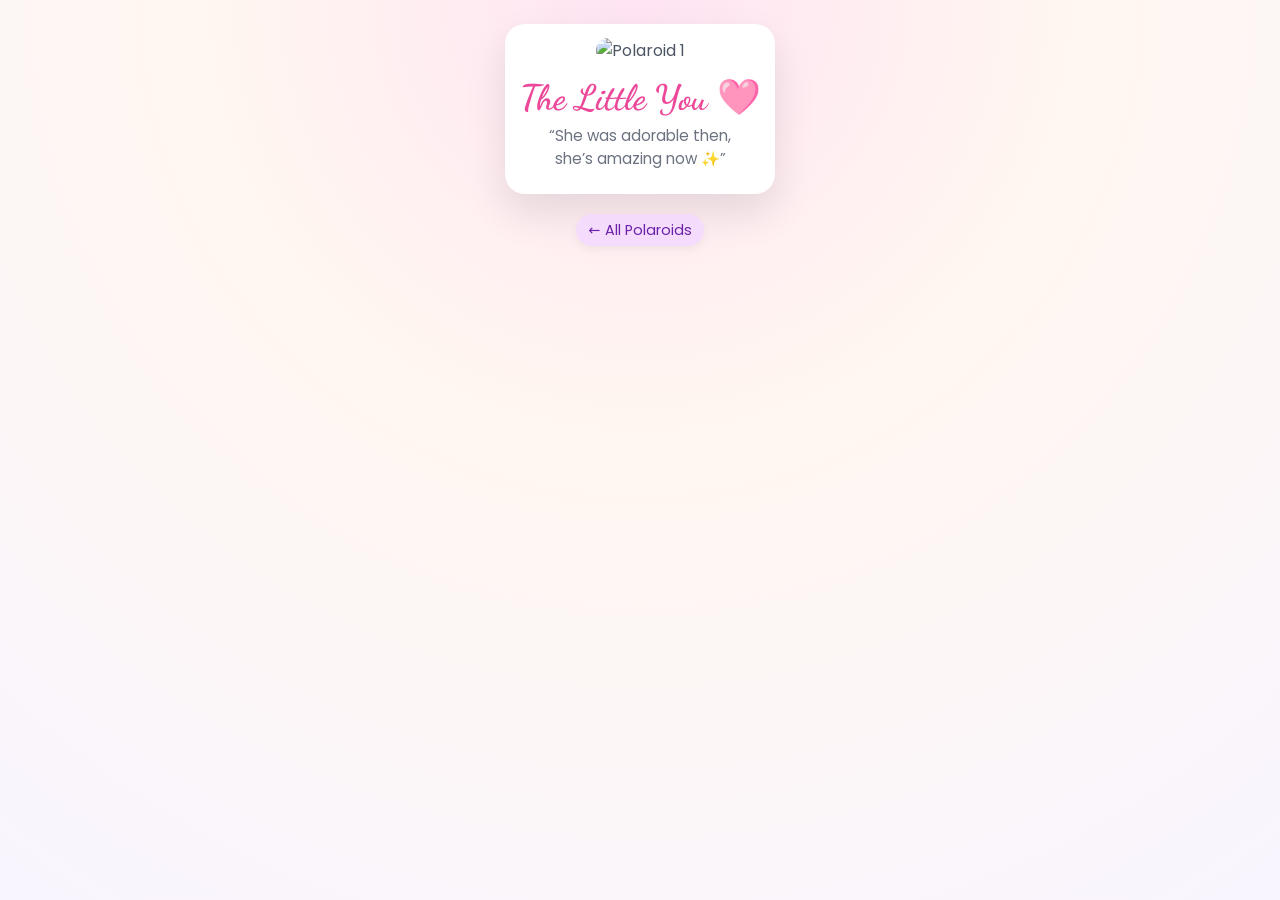
==== photo1.html @ dc7d76c8 "upload" ====
<!DOCTYPE html>
<html lang="en">
<head>
  <meta charset="UTF-8" />
  <meta name="viewport" content="width=device-width, initial-scale=1.0" />
  <title>Polaroid 1</title>

  <link rel="preconnect" href="https://fonts.googleapis.com">
  <link rel="preconnect" href="https://fonts.gstatic.com" crossorigin>
  <link href="https://fonts.googleapis.com/css2?family=Poppins:wght@300;400;600&family=Dancing+Script:wght@600;700&display=swap" rel="stylesheet">

  <link rel="stylesheet" href="styles.css" />
</head>
<body class="bg-main">
  <div class="single-wrapper">
    <div class="single-card">
      <img src="images/photo1.jpg" alt="Polaroid 1" class="single-photo" />
      <div class="single-caption">
        <h1>The Little You 🩷</h1>
        <p>“She was adorable then, <br>she’s amazing now ✨”</p>
      </div>
    </div>

    <a href="index.html" class="back-link">← All Polaroids</a>

    <audio id="song" src="audio/song1.mp3"></audio>
  </div>

  <script>
    const audio = document.getElementById("song");

    // Try autoplay on load
    window.addEventListener("load", () => {
      audio.play().catch(() => {
        console.log("Autoplay blocked; waiting for tap.");
      });
    });

    // Make sure first tap plays (in case autoplay is blocked)
    document.addEventListener(
      "click",
      () => {
        if (audio.paused) {
          audio.play().catch(() => {});
        }
      },
      { once: true }
    );
  </script>
</body>
</html>
---- styles.css ----
/* RESET */
*,
*::before,
*::after {
  box-sizing: border-box;
  margin: 0;
  padding: 0;
}

:root {
  --pink: #f9a8d4;
  --hot-pink: #ec4899;
  --text-main: #4b5563;
  --bg-soft: #fff7f0;
}

/* BACKGROUND */
.bg-main {
  background: radial-gradient(circle at top, #ffe4f3 0, #fff7f0 40%, #f9f5ff 100%);
  min-height: 100vh;
}

/* PAGE WRAPPER */
.page-wrapper {
  max-width: 1200px;
  margin: 0 auto;
  padding: 1.5rem 1.25rem 3rem;
  font-family: "Poppins", system-ui, -apple-system, BlinkMacSystemFont, sans-serif;
  color: var(--text-main);
}

/* HERO */
.hero {
  text-align: center;
  margin-bottom: 2rem;
}

.hero h1 {
  font-family: "Dancing Script", cursive;
  font-size: clamp(2.4rem, 5vw, 3.2rem);
  color: #e11d48;
  margin-bottom: 0.5rem;
}

.hero p {
  font-size: 0.95rem;
  max-width: 480px;
  margin: 0 auto;
  color: #6b7280;
}

/* GRID (Pinterest style) */
.grid {
  column-count: 1;
  column-gap: 1rem;
}

@media (min-width: 600px) {
  .grid {
    column-count: 2;
  }
}
@media (min-width: 900px) {
  .grid {
    column-count: 3;
  }
}

/* POLAROID CARDS ON INDEX PAGE */
.polaroid-card {
  display: inline-block;
  width: 100%;
  margin: 0 0 1.25rem;
  break-inside: avoid;
  text-decoration: none;
  color: inherit;
}

.polaroid-inner {
  position: relative;
  background: #ffffff;
  border-radius: 18px;
  padding: 0.75rem 0.75rem 1.1rem;
  box-shadow: 0 10px 24px rgba(0, 0, 0, 0.06);
  transform: rotate(-1.5deg);
  transition: transform 0.2s ease, box-shadow 0.2s ease, translate 0.2s ease;
}

.polaroid-card:nth-child(2n) .polaroid-inner {
  transform: rotate(1.5deg);
}
.polaroid-card:nth-child(3n) .polaroid-inner {
  transform: rotate(-0.5deg);
}

.polaroid-inner:hover {
  transform: translateY(-4px) rotate(0deg);
  box-shadow: 0 16px 30px rgba(0, 0, 0, 0.10);
}

/* CARD IMAGE */
.polaroid-inner img {
  width: 100%;
  border-radius: 14px;
  display: block;
  object-fit: cover;
  max-height: 260px;
}

/* “TAPE” */
.tape {
  position: absolute;
  left: 50%;
  top: -10px;
  width: 70px;
  height: 18px;
  background: rgba(253, 224, 255, 0.9);
  transform: translateX(-50%) rotate(-4deg);
  border-radius: 6px;
  box-shadow: 0 3px 8px rgba(0, 0, 0, 0.06);
  opacity: 0.85;
  pointer-events: none;
}

/* CAPTION */
.caption {
  margin-top: 0.6rem;
}
.caption h2 {
  font-family: "Dancing Script", cursive;
  font-size: 1.4rem;
  color: var(--hot-pink);
  margin-bottom: 0.15rem;
}
.caption p {
  font-size: 0.8rem;
  color: #6b7280;
}

/* SINGLE PHOTO PAGE */
.single-wrapper {
  max-width: 700px;
  margin: 0 auto;
  padding: 1.5rem 1.25rem 3rem;
  font-family: "Poppins", system-ui, -apple-system, BlinkMacSystemFont, sans-serif;
  color: var(--text-main);
  display: flex;
  flex-direction: column;
  align-items: center;
  gap: 1.25rem;
}

.single-card {
  background: #ffffff;
  border-radius: 20px;
  padding: 0.9rem 0.9rem 1.5rem;
  box-shadow: 0 18px 40px rgba(0, 0, 0, 0.10);
  text-align: center;
}

.single-photo {
  width: 100%;
  border-radius: 16px;
  max-height: 80vh;
  object-fit: contain;
}

.single-caption {
  margin-top: 0.8rem;
}

.single-caption h1 {
  font-family: "Dancing Script", cursive;
  font-size: 2.2rem;
  color: var(--hot-pink);
  margin-bottom: 0.3rem;
}

.single-caption p {
  font-size: 0.95rem;
  color: #6b7280;
}

/* BACK LINK */
.back-link {
  font-size: 0.9rem;
  text-decoration: none;
  color: #6b21a8;
  background: rgba(244, 219, 255, 0.9);
  padding: 0.35rem 0.8rem;
  border-radius: 999px;
  box-shadow: 0 4px 10px rgba(0, 0, 0, 0.05);
}

/* MOBILE TWEAKS */
@media (max-width: 480px) {
  .page-wrapper,
  .single-wrapper {
    padding-inline: 0.9rem;
  }

  .single-caption h1 {
    font-size: 1.9rem;
  }

  .single-card {
    padding: 0.8rem 0.8rem 1.2rem;
  }
}
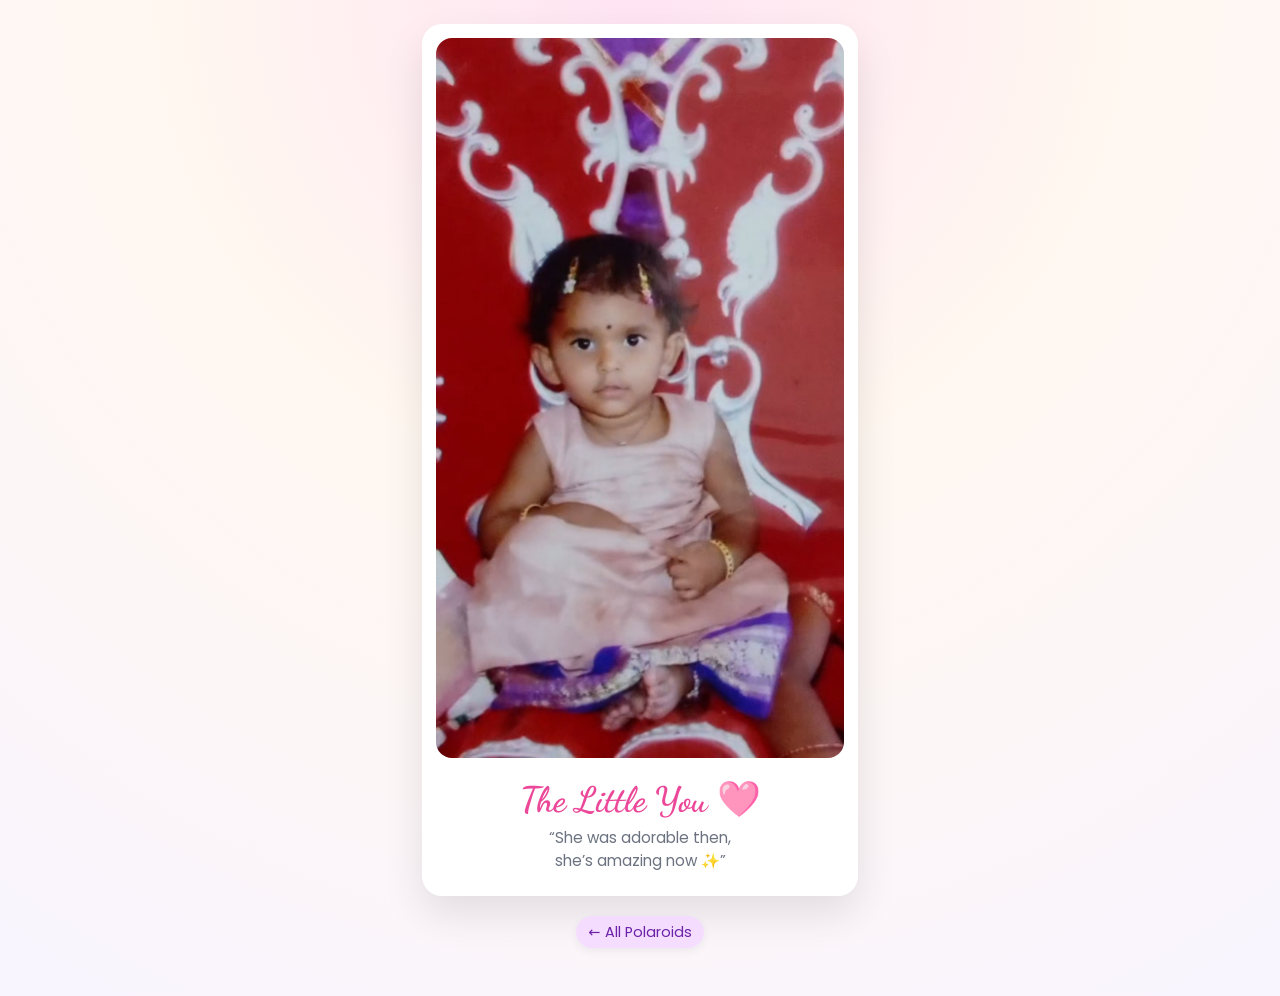
==== commit 8340fa79: "Update photo1.html" ====
--- a/photo1.html
+++ b/photo1.html
@@ -23,7 +23,7 @@
 
     <a href="index.html" class="back-link">← All Polaroids</a>
 
-    <audio id="song" src="audio/song1.mp3"></audio>
+    <audio id="song" src="audio/audio1.mp3"></audio>
   </div>
 
   <script>
@@ -48,4 +48,4 @@
     );
   </script>
 </body>
-</html>+</html>
